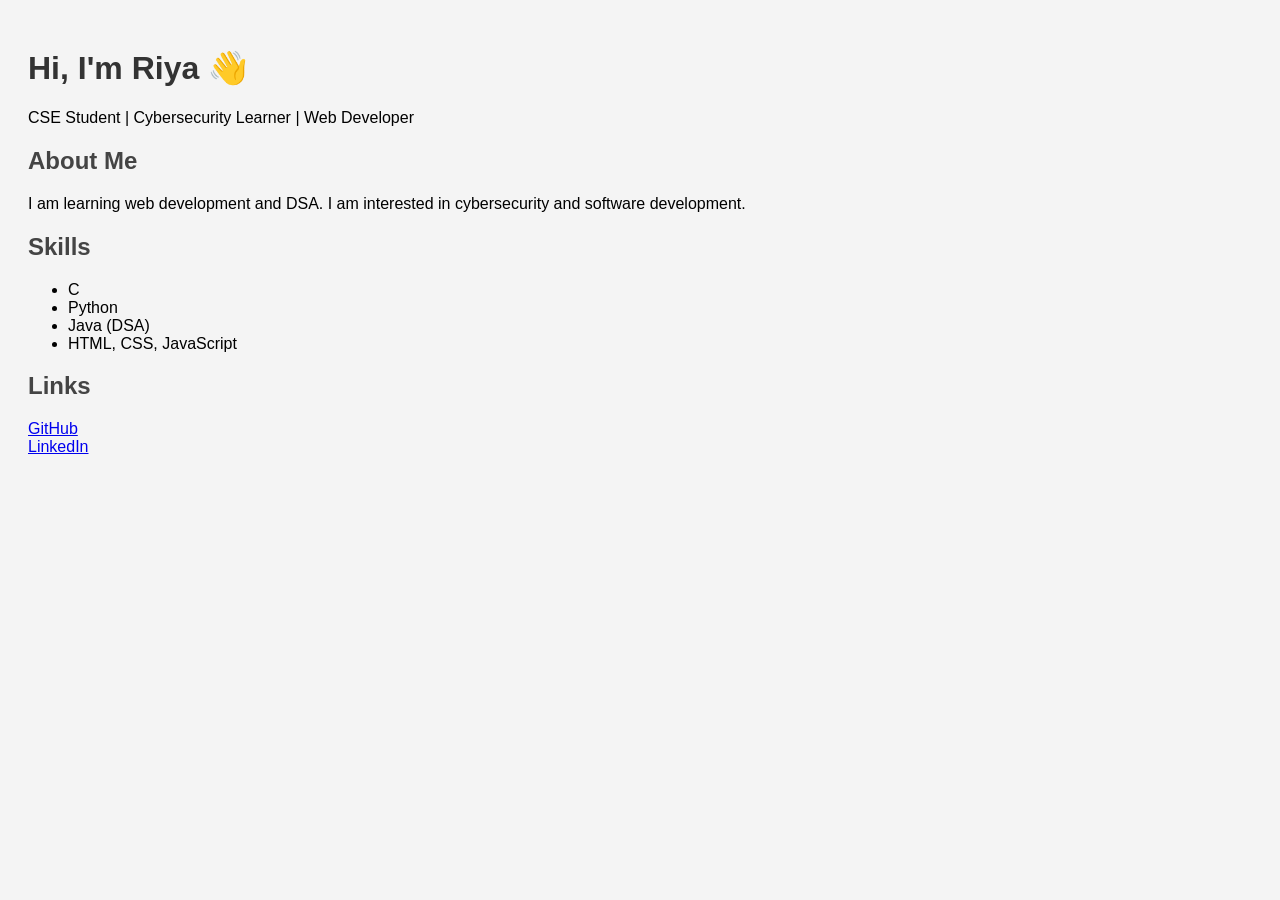
==== docs/index.html @ a9c7af3d "Moved project files to docs folder" ====
<!DOCTYPE html>
<html>
<head>
    <title>Riya Portfolio</title>
    <link rel="stylesheet" href="style.css">
</head>
<body>

    <h1>Hi, I'm Riya 👋</h1>
    <p>CSE Student | Cybersecurity Learner | Web Developer</p>

    <h2>About Me</h2>
    <p>I am learning web development and DSA. I am interested in cybersecurity and software development.</p>

    <h2>Skills</h2>
    <ul>
        <li>C</li>
        <li>Python</li>
        <li>Java (DSA)</li>
        <li>HTML, CSS, JavaScript</li>
    </ul>

    <h2>Links</h2>
    <a href="https://github.com/riya-builds">GitHub</a>
    <br>
    <a href="www.linkedin.com/in/riya-kumari-s80220922">LinkedIn</a>

</body>
</html>
---- docs/style.css ----
body {
    font-family: Arial;
    background-color: #f4f4f4;
    padding: 20px;
}

h1 {
    color: #333;
}

h2 {
    color: #444;
}
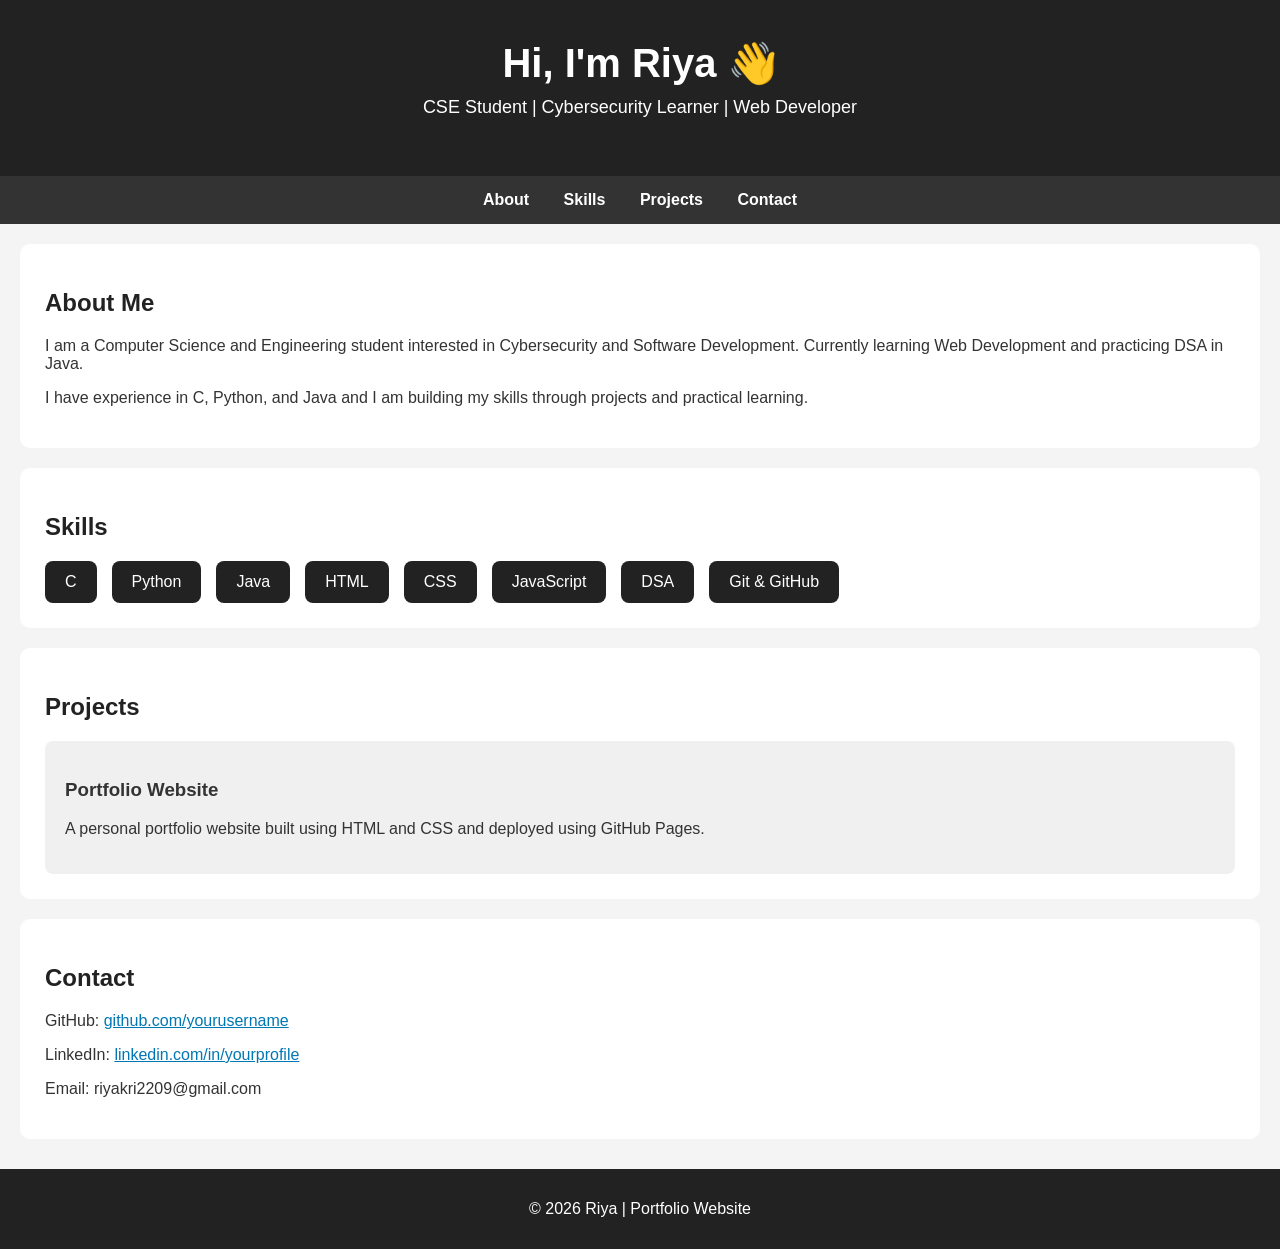
==== commit adc478ea: "Updated portfolio website design" ====
--- a/docs/index.html
+++ b/docs/index.html
@@ -1,29 +1,111 @@
 <!DOCTYPE html>
-<html>
+<html lang="en">
+
 <head>
+    <meta charset="UTF-8">
+    <meta name="viewport" content="width=device-width, initial-scale=1.0">
     <title>Riya Portfolio</title>
     <link rel="stylesheet" href="style.css">
 </head>
+
 <body>
 
-    <h1>Hi, I'm Riya 👋</h1>
-    <p>CSE Student | Cybersecurity Learner | Web Developer</p>
+    <!-- Header Section -->
+    <header>
+        <h1>Hi, I'm Riya 👋</h1>
+        <p>CSE Student | Cybersecurity Learner | Web Developer</p>
+    </header>
 
-    <h2>About Me</h2>
-    <p>I am learning web development and DSA. I am interested in cybersecurity and software development.</p>
+    <!-- Navigation -->
+    <nav>
+        <a href="#about">About</a>
+        <a href="#skills">Skills</a>
+        <a href="#projects">Projects</a>
+        <a href="#contact">Contact</a>
+    </nav>
 
-    <h2>Skills</h2>
-    <ul>
-        <li>C</li>
-        <li>Python</li>
-        <li>Java (DSA)</li>
-        <li>HTML, CSS, JavaScript</li>
-    </ul>
+    <!-- About Section -->
+    <section id="about">
+        <h2>About Me</h2>
 
-    <h2>Links</h2>
-    <a href="https://github.com/riya-builds">GitHub</a>
-    <br>
-    <a href="www.linkedin.com/in/riya-kumari-s80220922">LinkedIn</a>
+        <p>
+            I am a Computer Science and Engineering student interested in
+            Cybersecurity and Software Development.
+            Currently learning Web Development and practicing DSA in Java.
+        </p>
+
+        <p>
+            I have experience in C, Python, and Java and I am building my
+            skills through projects and practical learning.
+        </p>
+    </section>
+
+    <!-- Skills Section -->
+    <section id="skills">
+
+        <h2>Skills</h2>
+
+        <div class="skills-container">
+
+            <div class="skill-card">C</div>
+            <div class="skill-card">Python</div>
+            <div class="skill-card">Java</div>
+            <div class="skill-card">HTML</div>
+            <div class="skill-card">CSS</div>
+            <div class="skill-card">JavaScript</div>
+            <div class="skill-card">DSA</div>
+            <div class="skill-card">Git & GitHub</div>
+
+        </div>
+
+    </section>
+
+    <!-- Projects Section -->
+    <section id="projects">
+
+        <h2>Projects</h2>
+
+        <div class="project-card">
+
+            <h3>Portfolio Website</h3>
+
+            <p>
+                A personal portfolio website built using HTML and CSS
+                and deployed using GitHub Pages.
+            </p>
+
+        </div>
+
+    </section>
+
+    <!-- Contact Section -->
+    <section id="contact">
+
+        <h2>Contact</h2>
+
+        <p>
+            GitHub:
+            <a href="https://github.com/riya-builds" target="_blank">
+                github.com/yourusername
+            </a>
+        </p>
+
+        <p>
+            LinkedIn:
+            <a href="https://www.linkedin.com/in/riya-kumari-s80220922" target="_blank">
+                linkedin.com/in/yourprofile
+            </a>
+        </p>
+
+        <p>Email: riyakri2209@gmail.com</p>
+
+    </section>
+
+    <!-- Footer -->
+    <footer>
+        <p>© 2026 Riya | Portfolio Website</p>
+    </footer>
 
 </body>
+
 </html>
--- a/docs/style.css
+++ b/docs/style.css
@@ -1,13 +1,110 @@
+/* Body Styling */
+
 body {
-    font-family: Arial;
+    margin: 0;
+    padding: 0;
+    font-family: Arial, sans-serif;
     background-color: #f4f4f4;
-    padding: 20px;
-}
-
-h1 {
     color: #333;
 }
 
+
+/* Header */
+
+header {
+    background-color: #222;
+    color: white;
+    text-align: center;
+    padding: 40px 20px;
+}
+
+header h1 {
+    margin: 0;
+    font-size: 40px;
+}
+
+header p {
+    margin-top: 10px;
+    font-size: 18px;
+}
+
+
+/* Navigation Bar */
+
+nav {
+    background-color: #333;
+    text-align: center;
+    padding: 15px;
+}
+
+nav a {
+    color: white;
+    text-decoration: none;
+    margin: 0 15px;
+    font-weight: bold;
+}
+
+nav a:hover {
+    color: #00adb5;
+}
+
+
+/* Sections */
+
+section {
+    background-color: white;
+    margin: 20px;
+    padding: 25px;
+    border-radius: 10px;
+}
+
+
+/* Section Headings */
+
 h2 {
-    color: #444;
+    color: #222;
+    margin-bottom: 20px;
+}
+
+
+/* Skills Section */
+
+.skills-container {
+    display: flex;
+    flex-wrap: wrap;
+    gap: 15px;
+}
+
+.skill-card {
+    background-color: #222;
+    color: white;
+    padding: 12px 20px;
+    border-radius: 8px;
+}
+
+
+/* Projects */
+
+.project-card {
+    background-color: #f0f0f0;
+    padding: 20px;
+    border-radius: 8px;
+}
+
+
+/* Links */
+
+a {
+    color: #0077b5;
+}
+
+
+/* Footer */
+
+footer {
+    background-color: #222;
+    color: white;
+    text-align: center;
+    padding: 15px;
+    margin-top: 30px;
 }
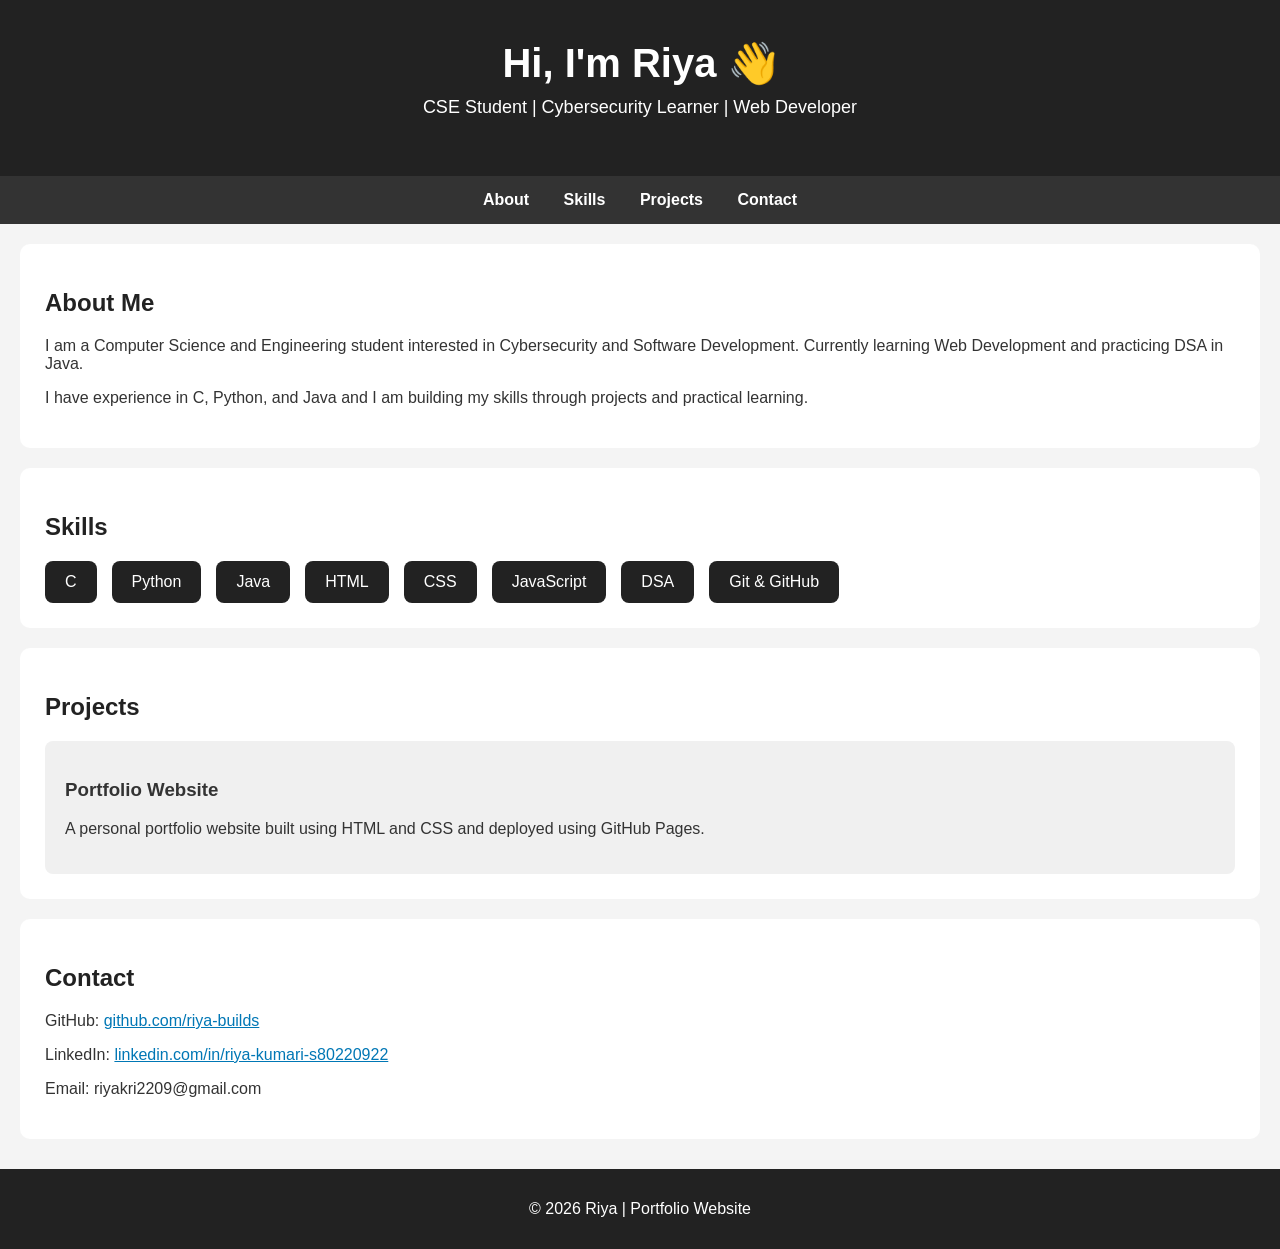
==== commit ed4f6406: "Updated portfolio website design" ====
--- a/docs/index.html
+++ b/docs/index.html
@@ -86,14 +86,14 @@
         <p>
             GitHub:
             <a href="https://github.com/riya-builds" target="_blank">
-                github.com/yourusername
+                github.com/riya-builds
             </a>
         </p>
 
         <p>
             LinkedIn:
             <a href="https://www.linkedin.com/in/riya-kumari-s80220922" target="_blank">
-                linkedin.com/in/yourprofile
+                linkedin.com/in/riya-kumari-s80220922
             </a>
         </p>
 
